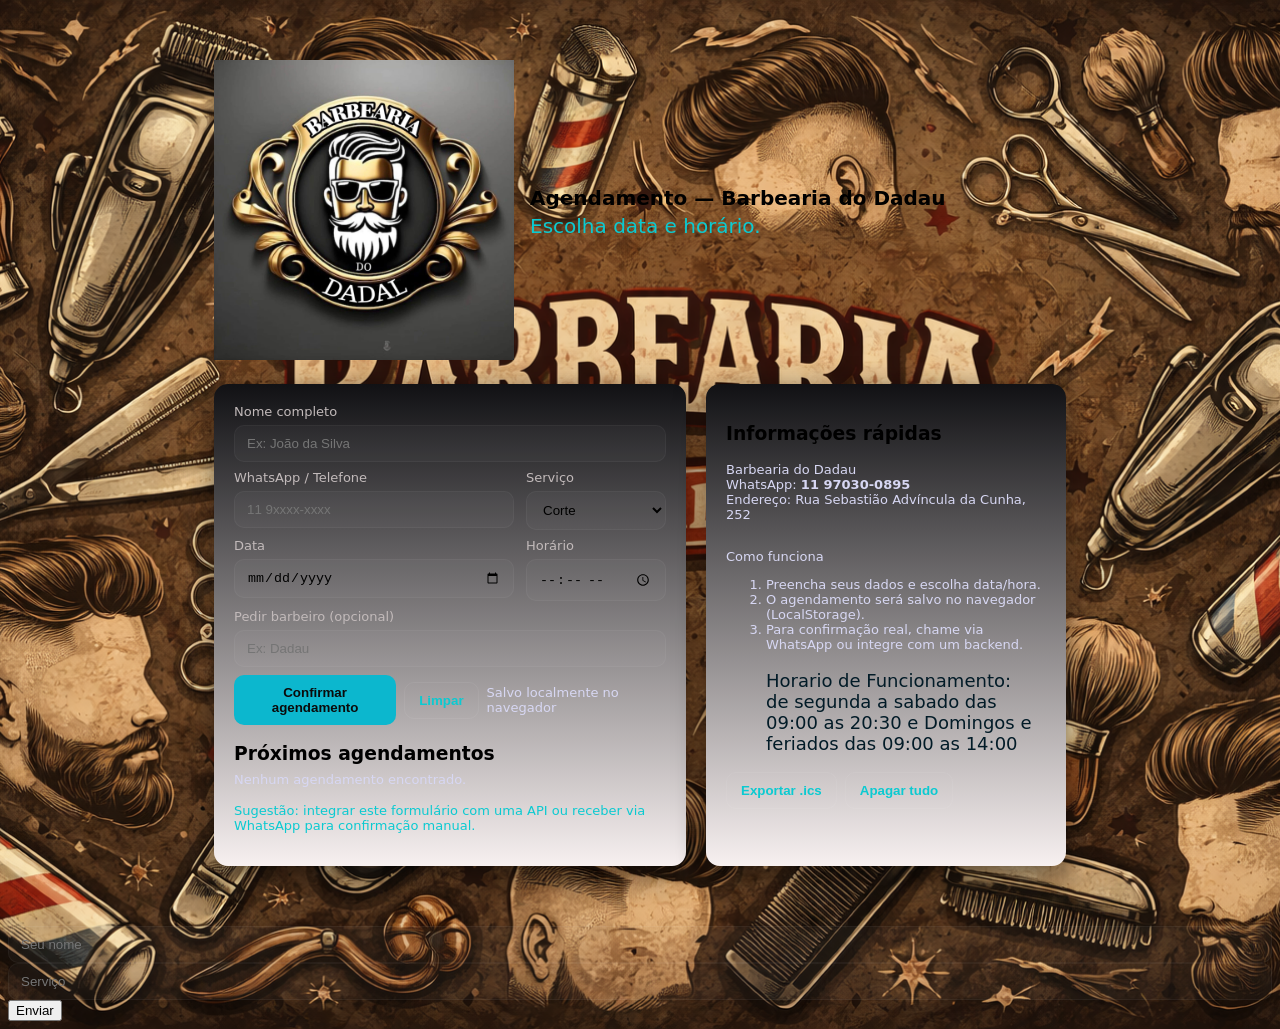
==== index.html @ 7220cae0 "primeiro commit barbearia do dadau" ====
<!doctype html>
<html lang="pt-BR">
<head>
  <meta charset="utf-8" />
  <meta name="viewport" content="width=device-width, initial-scale=1" />
  <title>Agendamento · Barbearia do Dadau</title>
  <link rel="stylesheet" href="style.css">
</head>
<body>

  <div class="wrap">
    <header>
      <div class=logo>
          <img src="img/logo.png" alt="logo Barbearia" class="logo">

      </div>

      <div>
        <h1>Agendamento — Barbearia do Dadau</h1>
        <p class="lead">Escolha data e horário.<!-- Este é um agendamento local (front-end). Para salvar no servidor, peça integração com WhatsApp ou um backend.---></p>
      </div>
    </header>

    <div class="grid">
      <main class="card">
        <form id="bookingForm" autocomplete="off">
          <div class="mb8">
            <label for="name">Nome completo</label>
            <input id="name" name="name" required placeholder="Ex: João da Silva" />
          </div>

          <div class="row mb8">
            <div style="flex:1">
              <label for="phone">WhatsApp / Telefone</label>
              <input id="phone" name="phone" type="tel" placeholder="11 9xxxx-xxxx" required />
            </div>
            <div style="width:140px">
              <label for="service">Serviço</label>
              <select id="service" name="service">
                <option value="Corte">Corte</option>
                <option value="Barba">Barba</option>
                 <option value="Corte+Barba">Corte + Barba</option>
                 <option value="Luzes">Luzes</option>
                  <option value="Alizamento">Alizamento</option>
               
              </select>
            </div>
          </div>

          <div class="row mb8">
            <div style="flex:1">
              <label for="date">Data</label>
              <input id="date" name="date" type="date" required />
            </div>
            <div style="width:140px">
              <label for="time">Horário</label>
              <input id="time" name="time" type="time" required />
            </div>
          </div>

          <div class="mb8">
            <label for="barber">Pedir barbeiro (opcional)</label>
            <input id="barber" name="barber" placeholder="Ex: Dadau" />
          </div>



          <div class="flex" style="margin-top:6px">
            <button class="btn" type="submit">Confirmar agendamento</button>
            <button id="clearBtn" type="button" class="btn secondary">Limpar</button>
            <div style="margin-left:auto" class="small muted">Salvo localmente no navegador</div>
          </div>
        </form>

        <section class="appointments">
          <h3 style="margin-top:18px; margin-bottom:8px">Próximos agendamentos</h3>
          <div id="list" aria-live="polite"></div>
        </section>

        <p class="footer">Sugestão: integrar este formulário com uma API ou receber via WhatsApp para confirmação manual.</p>
      </main>

      <aside class="card aside">
        <h3>Informações rápidas</h3>
        <p class="muted">Barbearia do Dadau<br>WhatsApp: <strong>11 97030-0895 </strong><br>Endereço: Rua Sebastião Advíncula da Cunha, 252</p>

        <hr style="opacity:.06; border:none; height:1px; background:rgba(255,255,255,0.03); margin:12px 0" />

        <div>
          <p class="small muted">Como funciona</p>
          <ol class="small muted">
            <li>Preencha seus dados e escolha data/hora.</li>
            <li>O agendamento será salvo no navegador (LocalStorage).</li>
            <li>Para confirmação real, chame via WhatsApp ou integre com um backend.</li>
            <p class="horario">Horario de Funcionamento: <br>
              de segunda a sabado das 09:00 as 20:30
              e Domingos e feriados das 09:00 as 14:00

            </p>
          </ol>
        </div>

        <div style="margin-top:12px; display:flex; gap:8px">
          <button id="exportAll" class="btn secondary">Exportar .ics</button>
          <button id="clearAll" class="btn secondary">Apagar tudo</button>
        </div>
      </aside>
    </div>
  </div>
  <form onsubmit="enviarWhats(11970800519); return false;">
  <input type="text" id="nome" placeholder="Seu nome">
  <input type="text" id="servico" placeholder="Serviço">
  <button type="submit">Enviar</button>
</form>

  <!-- modal -->
  <div id="modal" class="modal" role="dialog" aria-modal="true" aria-hidden="true">
    <div class="box card">
      <h3 id="mTitle">Agendamento criado</h3>
      <p id="mText" class="muted small"></p>
      <div style="margin-top:12px; display:flex; gap:8px; justify-content:flex-end">
        <button id="modalClose" class="btn secondary">Fechar</button>
        <button id="downloadIcs" class="btn">Baixar .ics</button>
      </div>
    </div>
  </div>

  <script src="script.js"></script>
</body>
</html>
---- style.css ----
:root {
  --bg:#0b0b0b; --card:#111114; --accent:#0cb7ce; --muted:#0bcad1; --glass: rgba(209, 201, 201, 0.04);
  --radius:14px; --maxw:900px;
  font-family: Inter, ui-sans-serif, system-ui, -apple-system, "Segoe UI", Roboto, "Helvetica Neue", Arial;
}
*{box-sizing:border-box}
body {
  background-image: url("img/fundo1.png");
  background-size: cover;      
  background-repeat: no-repeat;
  background-position: center; 
}

.wrap{max-width:var(--maxw); margin:36px auto; padding:24px;}
header{display:flex; align-items:center; gap:16px; margin-bottom:20px}
.logo {
  width: 300px;
  height: auto;
}
 

h1{margin:0; font-size:20px}
p.lead{margin:4px 0 0; color:var(--muted); font-size:20px}

.grid{display:grid; grid-template-columns:1fr 360px; gap:20px}
@media (max-width:880px){.grid{grid-template-columns:1fr} .aside{order:2}}

.card{background:linear-gradient(180deg,var(--card), #f7f0f0); border-radius:var(--radius); padding:20px; box-shadow:0 8px 30px rgba(2,2,2,0.6);}

form .row{display:flex; gap:12px}
form label{display:block; font-size:13px; color:rgb(194, 186, 186); margin-bottom:6px}
input, select, textarea{width:100%; padding:10px 12px; border-radius:10px; border:1px solid rgba(255,255,255,0.04); background:var(--glass); color:black; outline:none}
input:focus, select:focus, textarea:focus{box-shadow:0 4px 14px rgba(234,179,8,0.12); border-color:rgba(216, 216, 223, 0.932)}
.btn{display:inline-flex; gap:8px; align-items:center; justify-content:center; padding:10px 14px; border-radius:10px; cursor:pointer; border:0; background:var(--accent); color:#0b0b0b; font-weight:600}
.btn.secondary{background:transparent; border:1px solid rgba(255,255,255,0.06); color:var(--muted)}

.appointments{margin-top:14px}
.appt{display:flex; justify-content:space-between; gap:12px; align-items:center; padding:10px; border-radius:10px; background:rgba(255,255,255,0.02); border:1px solid rgba(255,255,255,0.02)}
.muted{color:var(--muted); font-size:13px; color: rgb(215, 215, 243);}

.footer{margin-top:16px; color:var(--muted); font-size:13px}

/* small helpers */
.small{font-size:18px, color #ffff}
.flex{display:flex; gap:8px; align-items:center}
.mb8{margin-bottom:8px}
.center{display:grid; place-items:center}

/* confirmation modal */
.modal{position:fixed; inset:0; display:none; background:linear-gradient(180deg, rgba(247, 244, 244, 0.6), rgba(216, 212, 212, 0.6)); align-items:center; justify-content:center; padding:20px}
.modal.show{display:flex}
.modal .box{width:100%; max-width:520px}
.horario{
  font-size: large; color: rgb(2, 27, 39);
}

/* tiny responsive tweaks */
@media (max-width:480px){header{gap:10px} .logo{width:56px; height:56px}}
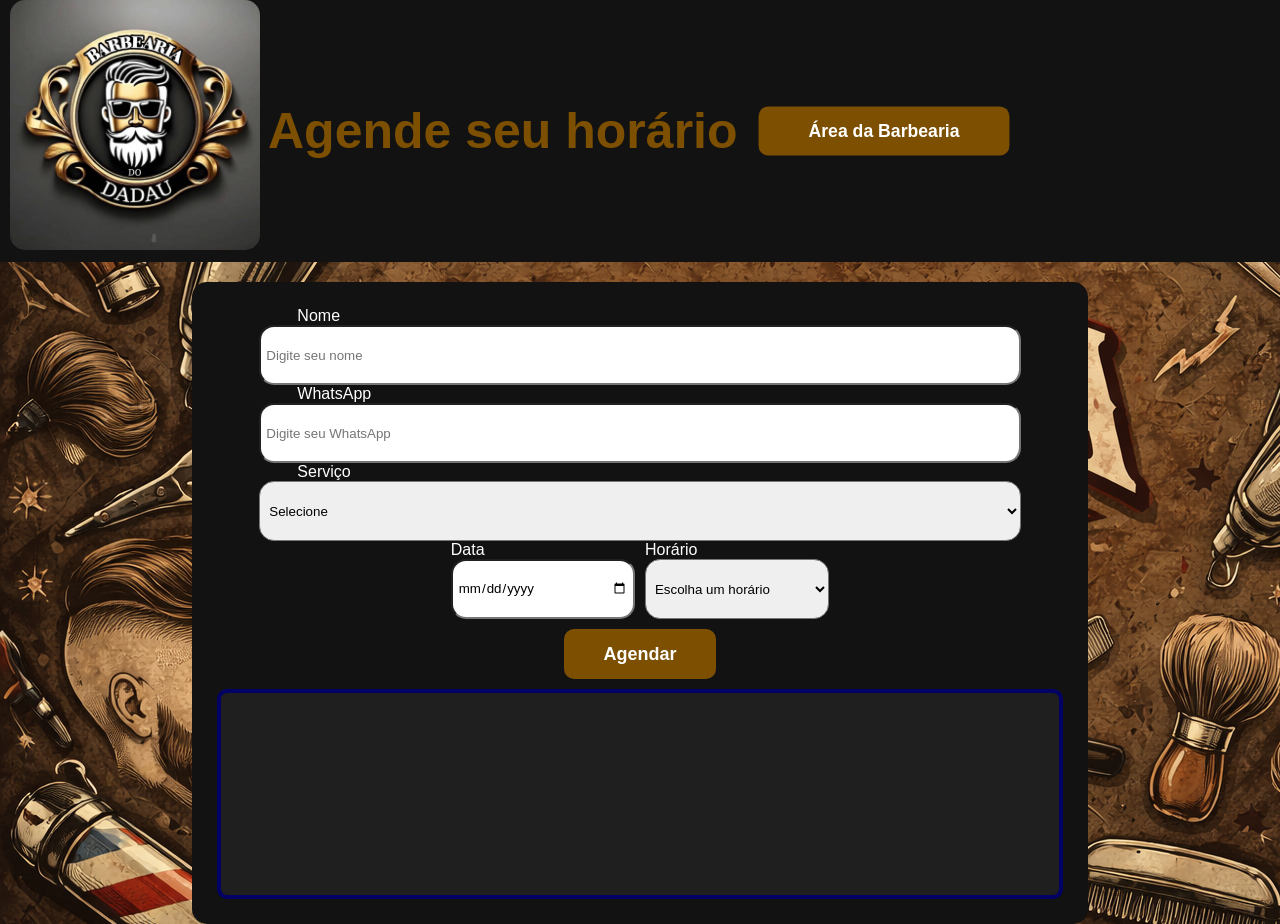
==== commit 414c7c08: "melhorias" ====
--- a/index.html
+++ b/index.html
@@ -1,130 +1,80 @@
-<!doctype html>
+<!DOCTYPE html>
 <html lang="pt-BR">
+
 <head>
-  <meta charset="utf-8" />
-  <meta name="viewport" content="width=device-width, initial-scale=1" />
-  <title>Agendamento · Barbearia do Dadau</title>
+  <meta charset="UTF-8">
+  <meta name="viewport" content="width=device-width, initial-scale=1.0">
+
+  <title>Barbearia do Dadau</title>
+
   <link rel="stylesheet" href="style.css">
 </head>
+
 <body>
 
-  <div class="wrap">
-    <header>
-      <div class=logo>
-          <img src="img/logo.png" alt="logo Barbearia" class="logo">
+  <header class="home">
 
-      </div>
+    <h1><img src="/img/logo.png" alt="Logo da Barbearia do Dadau"></h1>
 
-      <div>
-        <h1>Agendamento — Barbearia do Dadau</h1>
-        <p class="lead">Escolha data e horário.<!-- Este é um agendamento local (front-end). Para salvar no servidor, peça integração com WhatsApp ou um backend.---></p>
-      </div>
-    </header>
+    <h1>Agende seu horário</h1>
 
-    <div class="grid">
-      <main class="card">
-        <form id="bookingForm" autocomplete="off">
-          <div class="mb8">
-            <label for="name">Nome completo</label>
-            <input id="name" name="name" required placeholder="Ex: João da Silva" />
-          </div>
-
-          <div class="row mb8">
-            <div style="flex:1">
-              <label for="phone">WhatsApp / Telefone</label>
-              <input id="phone" name="phone" type="tel" placeholder="11 9xxxx-xxxx" required />
-            </div>
-            <div style="width:140px">
-              <label for="service">Serviço</label>
-              <select id="service" name="service">
-                <option value="Corte">Corte</option>
-                <option value="Barba">Barba</option>
-                 <option value="Corte+Barba">Corte + Barba</option>
-                 <option value="Luzes">Luzes</option>
-                  <option value="Alizamento">Alizamento</option>
-               
-              </select>
-            </div>
-          </div>
-
-          <div class="row mb8">
-            <div style="flex:1">
-              <label for="date">Data</label>
-              <input id="date" name="date" type="date" required />
-            </div>
-            <div style="width:140px">
-              <label for="time">Horário</label>
-              <input id="time" name="time" type="time" required />
-            </div>
-          </div>
-
-          <div class="mb8">
-            <label for="barber">Pedir barbeiro (opcional)</label>
-            <input id="barber" name="barber" placeholder="Ex: Dadau" />
-          </div>
+    <a href="login.html" class="botao-login">
+      Área da Barbearia
+    </a>
 
 
 
-          <div class="flex" style="margin-top:6px">
-            <button class="btn" type="submit">Confirmar agendamento</button>
-            <button id="clearBtn" type="button" class="btn secondary">Limpar</button>
-            <div style="margin-left:auto" class="small muted">Salvo localmente no navegador</div>
-          </div>
-        </form>
+  </header>
 
-        <section class="appointments">
-          <h3 style="margin-top:18px; margin-bottom:8px">Próximos agendamentos</h3>
-          <div id="list" aria-live="polite"></div>
-        </section>
+  <main class="container">
 
-        <p class="footer">Sugestão: integrar este formulário com uma API ou receber via WhatsApp para confirmação manual.</p>
-      </main>
 
-      <aside class="card aside">
-        <h3>Informações rápidas</h3>
-        <p class="muted">Barbearia do Dadau<br>WhatsApp: <strong>11 97030-0895 </strong><br>Endereço: Rua Sebastião Advíncula da Cunha, 252</p>
+    <form id="formAgendamento">
 
-        <hr style="opacity:.06; border:none; height:1px; background:rgba(255,255,255,0.03); margin:12px 0" />
+      <label for="name">Nome</label>
+      <input type="text" id="name" placeholder="Digite seu nome" required>
+
+      <label for="phone">WhatsApp</label>
+      <input type="tel" id="phone" placeholder="Digite seu WhatsApp" required>
+
+      <label for="service">Serviço</label>
+      <select id="service" required>
+        <option value="">Selecione</option>
+        <option value="Corte">Corte</option>
+        <option value="Barba">Barba</option>
+        <option value="Corte + Barba">Corte + Barba</option>
+        <option value="Luzes">Luzes</option>
+        <option value="Alisamento">Alisamento</option>
+      </select>
+
+      <div class="data-horario">
 
         <div>
-          <p class="small muted">Como funciona</p>
-          <ol class="small muted">
-            <li>Preencha seus dados e escolha data/hora.</li>
-            <li>O agendamento será salvo no navegador (LocalStorage).</li>
-            <li>Para confirmação real, chame via WhatsApp ou integre com um backend.</li>
-            <p class="horario">Horario de Funcionamento: <br>
-              de segunda a sabado das 09:00 as 20:30
-              e Domingos e feriados das 09:00 as 14:00
-
-            </p>
-          </ol>
+          <label for="date">Data</label>
+          <input type="date" id="date" required>
         </div>
 
-        <div style="margin-top:12px; display:flex; gap:8px">
-          <button id="exportAll" class="btn secondary">Exportar .ics</button>
-          <button id="clearAll" class="btn secondary">Apagar tudo</button>
+        <div>
+          <label for="time">Horário</label>
+          <select id="time" required>
+            <option value="">Escolha um horário</option>
+          </select>
         </div>
-      </aside>
-    </div>
-  </div>
-  <form onsubmit="enviarWhats(11970800519); return false;">
-  <input type="text" id="nome" placeholder="Seu nome">
-  <input type="text" id="servico" placeholder="Serviço">
-  <button type="submit">Enviar</button>
-</form>
 
-  <!-- modal -->
-  <div id="modal" class="modal" role="dialog" aria-modal="true" aria-hidden="true">
-    <div class="box card">
-      <h3 id="mTitle">Agendamento criado</h3>
-      <p id="mText" class="muted small"></p>
-      <div style="margin-top:12px; display:flex; gap:8px; justify-content:flex-end">
-        <button id="modalClose" class="btn secondary">Fechar</button>
-        <button id="downloadIcs" class="btn">Baixar .ics</button>
       </div>
-    </div>
-  </div>
+      <button type="submit">
+        Agendar
+      </button>
+
+    </form>
+
+    <div id="confirmacao"></div>
+
+
+  </main>
 
   <script src="script.js"></script>
+
 </body>
-</html>
+
+</html>
--- a/style.css
+++ b/style.css
@@ -1,58 +1,196 @@
-:root {
-  --bg:#0b0b0b; --card:#111114; --accent:#0cb7ce; --muted:#0bcad1; --glass: rgba(209, 201, 201, 0.04);
-  --radius:14px; --maxw:900px;
-  font-family: Inter, ui-sans-serif, system-ui, -apple-system, "Segoe UI", Roboto, "Helvetica Neue", Arial;
-}
-*{box-sizing:border-box}
-body {
-  background-image: url("img/fundo1.png");
-  background-size: cover;      
-  background-repeat: no-repeat;
-  background-position: center; 
+* {
+  margin: 0;
+  padding: 0;
+  box-sizing: border-box;
+  font-family: Arial, sans-serif;
 }
 
-.wrap{max-width:var(--maxw); margin:36px auto; padding:24px;}
-header{display:flex; align-items:center; gap:16px; margin-bottom:20px}
-.logo {
-  width: 300px;
-  height: auto;
-}
- 
+body {
+  background-image: url("/img/fundo1.png");
 
-h1{margin:0; font-size:20px}
-p.lead{margin:4px 0 0; color:var(--muted); font-size:20px}
-
-.grid{display:grid; grid-template-columns:1fr 360px; gap:20px}
-@media (max-width:880px){.grid{grid-template-columns:1fr} .aside{order:2}}
-
-.card{background:linear-gradient(180deg,var(--card), #f7f0f0); border-radius:var(--radius); padding:20px; box-shadow:0 8px 30px rgba(2,2,2,0.6);}
-
-form .row{display:flex; gap:12px}
-form label{display:block; font-size:13px; color:rgb(194, 186, 186); margin-bottom:6px}
-input, select, textarea{width:100%; padding:10px 12px; border-radius:10px; border:1px solid rgba(255,255,255,0.04); background:var(--glass); color:black; outline:none}
-input:focus, select:focus, textarea:focus{box-shadow:0 4px 14px rgba(234,179,8,0.12); border-color:rgba(216, 216, 223, 0.932)}
-.btn{display:inline-flex; gap:8px; align-items:center; justify-content:center; padding:10px 14px; border-radius:10px; cursor:pointer; border:0; background:var(--accent); color:#0b0b0b; font-weight:600}
-.btn.secondary{background:transparent; border:1px solid rgba(255,255,255,0.06); color:var(--muted)}
-
-.appointments{margin-top:14px}
-.appt{display:flex; justify-content:space-between; gap:12px; align-items:center; padding:10px; border-radius:10px; background:rgba(255,255,255,0.02); border:1px solid rgba(255,255,255,0.02)}
-.muted{color:var(--muted); font-size:13px; color: rgb(215, 215, 243);}
-
-.footer{margin-top:16px; color:var(--muted); font-size:13px}
-
-/* small helpers */
-.small{font-size:18px, color #ffff}
-.flex{display:flex; gap:8px; align-items:center}
-.mb8{margin-bottom:8px}
-.center{display:grid; place-items:center}
-
-/* confirmation modal */
-.modal{position:fixed; inset:0; display:none; background:linear-gradient(180deg, rgba(247, 244, 244, 0.6), rgba(216, 212, 212, 0.6)); align-items:center; justify-content:center; padding:20px}
-.modal.show{display:flex}
-.modal .box{width:100%; max-width:520px}
-.horario{
-  font-size: large; color: rgb(2, 27, 39);
 }
 
-/* tiny responsive tweaks */
-@media (max-width:480px){header{gap:10px} .logo{width:56px; height:56px}}
+.home {
+  display: flex;
+  align-items: center;
+  gap: 8px;
+  background: #131212;
+}
+
+.home h1,
+h2 {
+  color: #7d5001;
+  font-size: 50px;
+}
+
+.home img {
+
+  width: 250px;
+  height: auto;
+  border-radius: 15px;
+  margin-left: 10px;
+}
+
+main {
+
+  display: flex;
+  flex-direction: column;
+  align-items: center;
+  width: 70%;
+  margin: 20px auto 0;
+  border-radius: 15px;
+  background: #131212;
+  padding: 25px;
+
+}
+
+.container form {
+  display: flex;
+  flex-direction: column;
+  width: 90%;
+  align-items: center;
+
+  color: #ffffff;
+}
+
+.container form label {
+  width: 90%;
+  text-align: left;
+}
+
+input,
+select {
+  width: 100%;
+  height: 60px;
+  border-radius: 15px;
+  padding: 5px;
+}
+
+.data-horario {
+  display: flex;
+  gap: 10px;
+}
+
+.data-horario div {
+  width: 100%;
+}
+
+.data-horario input {
+  width: 100%;
+}
+
+a,
+button {
+  width: 20%;
+  height: 50px;
+  margin: 10px;
+  border: none;
+  border-radius: 10px;
+  background: #7d5001;
+  color: #ffffff;
+  font-size: 18px;
+  font-weight: bold;
+  cursor: pointer;
+  display: flex;
+  align-items: center;
+  justify-content: center;
+  text-decoration: none;
+}
+
+button:hover {
+  background: #545a01;
+}
+a:hover {
+  background: #545a01;
+}
+a, button:active {
+  transform: scale(0.98);
+}
+
+#list {
+    width: 90%;
+    display: grid;
+    grid-template-columns: repeat(3, 1fr);
+    gap: 15px;
+}
+
+.agendamento, #confirmacao {
+    width: 100%;
+    height: 210px;
+    background: #1f1f1f;
+    color: #ffffff;
+    padding: 20px;
+    border-radius: 10px;
+    border: 4px solid #030163;
+    display: flex;
+    flex-direction: column;
+}
+
+.excluir {
+    width: 50%;
+    height: 20px;
+    margin-top: auto;
+    background: #03f0f09d;
+    color: white;
+    border: none;
+    border-radius: 8px;
+    font-size: 12px;
+    cursor: pointer;
+}
+
+.excluir:hover {
+    background: #b30000;
+}
+
+/* RESPONSIVIDADE */
+@media (max-width: 768px) {
+  .home {
+    flex-direction: column;
+    text-align: center;
+    padding: 15px;
+  }
+
+  .home img {
+    width: 180px;
+    margin-left: 0;
+  }
+
+  .home h1 {
+    font-size: 35px;
+  }
+
+  main {
+    width: 90%;
+    height: auto;
+    min-height: 70vh;
+    padding: 20px;
+  }
+
+  .container form {
+    width: 100%;
+  }
+
+  .container form label,
+  input,
+  select {
+    width: 100%;
+  }
+
+  .data-horario {
+    width: 100%;
+  }
+
+  .data-horario div {
+    width: 100%;
+  }
+
+  .data-horario input {
+    width: 100%;
+  }
+
+  @media (max-width: 768px) {
+    #list {
+        grid-template-columns: 1fr;
+    }
+}
+}
